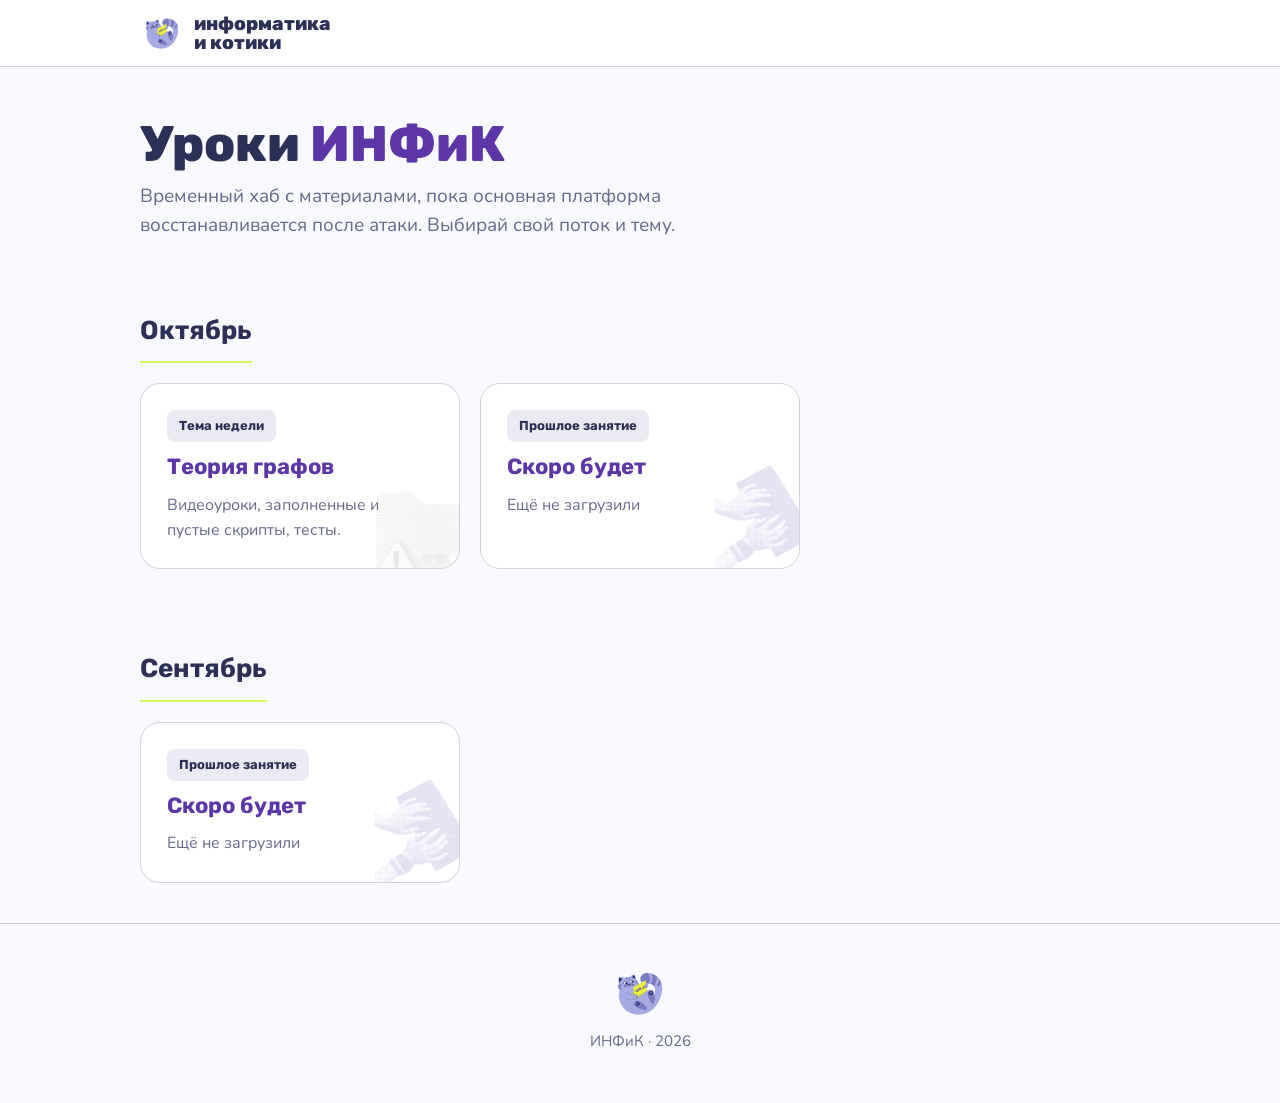
==== index.html @ 443dd732 "init" ====
<!doctype html>
<html lang="ru">
<head>
<meta charset="utf-8">
<meta name="viewport" content="width=device-width, initial-scale=1">
<title>Уроки — ИНФиК</title>
<link rel="icon" href="img/маскот.png">
<link rel="preconnect" href="https://fonts.googleapis.com">
<link href="https://fonts.googleapis.com/css2?family=Rubik:wght@500;600;700;800&family=Nunito:wght@400;600;700;800&display=swap" rel="stylesheet">
<style>
:root {
  --lime: #d4f759;
  --lime-d: #b8de2e;
  --navy: #2d3056;
  --purple: #5c35a6;
  --cream: #f8f9fc;
  --beige: #e9eaf2;
  --line: #d1d3e0;
  --ink: #2d3056;
  --soft: #66698a;
}
* {box-sizing:border-box}
body {margin:0;font-family:'Nunito',system-ui,sans-serif;color:var(--ink);background:var(--cream);font-size:17px;line-height:1.55}
h1,h2,h3,.brand {font-family:'Rubik',system-ui,sans-serif}
a {cursor: url('img/палец.png'), auto;}
.wrap {max-width:1040px;margin:0 auto;padding:0 20px}

/* Шапка */
header.top {background:#fff;border-bottom:1px solid var(--line);position:sticky;top:0;z-index:20}
header.top .wrap {display:flex;align-items:center;height:66px}
.brand {display:flex;align-items:center;gap:10px;font-weight:800;font-size:19px;line-height:1;color:var(--navy);text-decoration:none;text-transform:lowercase}
.brand img {height:42px; border-radius: 8px;}
.brand span {display:block}

/* Заголовок страницы */
.hero {padding:50px 0 30px}
.hero h1 {font-size:clamp(34px,6vw,50px);line-height:1.1;margin:0 0 10px;color:var(--navy);font-weight:800}
.hero h1 em {font-style:normal;color:var(--purple)}
.hero p {margin:0;color:var(--soft);max-width:600px;font-size:19px}

/* Блоки с потоками */
.stream-title {font-family:'Rubik';color:var(--navy);font-size:26px;margin:40px 0 20px;border-bottom:2px solid var(--lime);padding-bottom:10px;display:inline-block}
.cards {display:grid;grid-template-columns:repeat(auto-fill,minmax(300px,1fr));gap:20px;margin-bottom:40px;}

/* Карточка урока */
.lesson-card {cursor: pointer;background:#fff;border:1px solid var(--line);border-radius:20px;padding:26px;text-decoration:none;color:inherit;display:flex;flex-direction:column;gap:12px;transition:transform .15s,box-shadow .15s;position:relative;overflow:hidden}
.lesson-card:hover {transform:translateY(-4px);box-shadow:0 12px 24px rgba(45,48,86,.08)}
.lesson-card h3 {margin:0;font-size:22px;color:var(--purple);line-height:1.2}
.lesson-card p {margin:0;color:var(--soft);font-size:16px}
.lesson-card .tag {background:var(--beige);color:var(--navy);font-family:'Rubik';font-weight:700;border-radius:8px;padding:6px 12px;font-size:13px;align-self:flex-start}
.lesson-card img.decor {position:absolute;right:-15px;bottom:-15px;width:100px;opacity:0.15;pointer-events:none}

/* Подвал */
footer {padding:40px 0 50px;text-align:center;color:var(--soft);font-size:15px; border-top:1px solid var(--line); margin-top:40px;}
footer img {width:60px;display:block;margin:0 auto 8px; border-radius:12px;}
</style>
</head>
<body>

<header class="top"><div class="wrap">
  <a class="brand" href="index.html"><img src="img/маскот.png" alt=""><span>информатика<br>и котики</span></a>
</div></header>

<main class="wrap">
  <div class="hero">
    <h1>Уроки <em>ИНФиК</em></h1>
    <p>Временный хаб с материалами, пока основная платформа восстанавливается после атаки. Выбирай свой поток и тему.</p>
  </div>

  <h2 class="stream-title">Октябрь</h2>
  <div class="cards">
    <a href="graph_theory.html" class="lesson-card">
      <span class="tag">Тема недели</span>
      <h3>Теория графов</h3>
      <p>Видеоуроки, заполненные и пустые скрипты, тесты.</p>
      <img class="decor" src="img/папка.png" alt="">
    </a>
    
    <a href="#" class="lesson-card">
      <span class="tag">Прошлое занятие</span>
      <h3>Скоро будет</h3>
      <p>Ещё не загрузили</p>
      <img class="decor" src="img/руки и клава.png" alt="">
    </a>
  </div>

  <h2 class="stream-title">Сентябрь</h2>
  <div class="cards">
    <a href="#" class="lesson-card">
      <span class="tag">Прошлое занятие</span>
      <h3>Скоро будет</h3>
      <p>Ещё не загрузили</p>
      <img class="decor" src="img/руки и клава.png" alt="">
    </a>
  </div>


</main>

<footer><img src="img/маскот.png" alt=""><div>ИНФиК · 2026</div></footer>

</body>
</html>
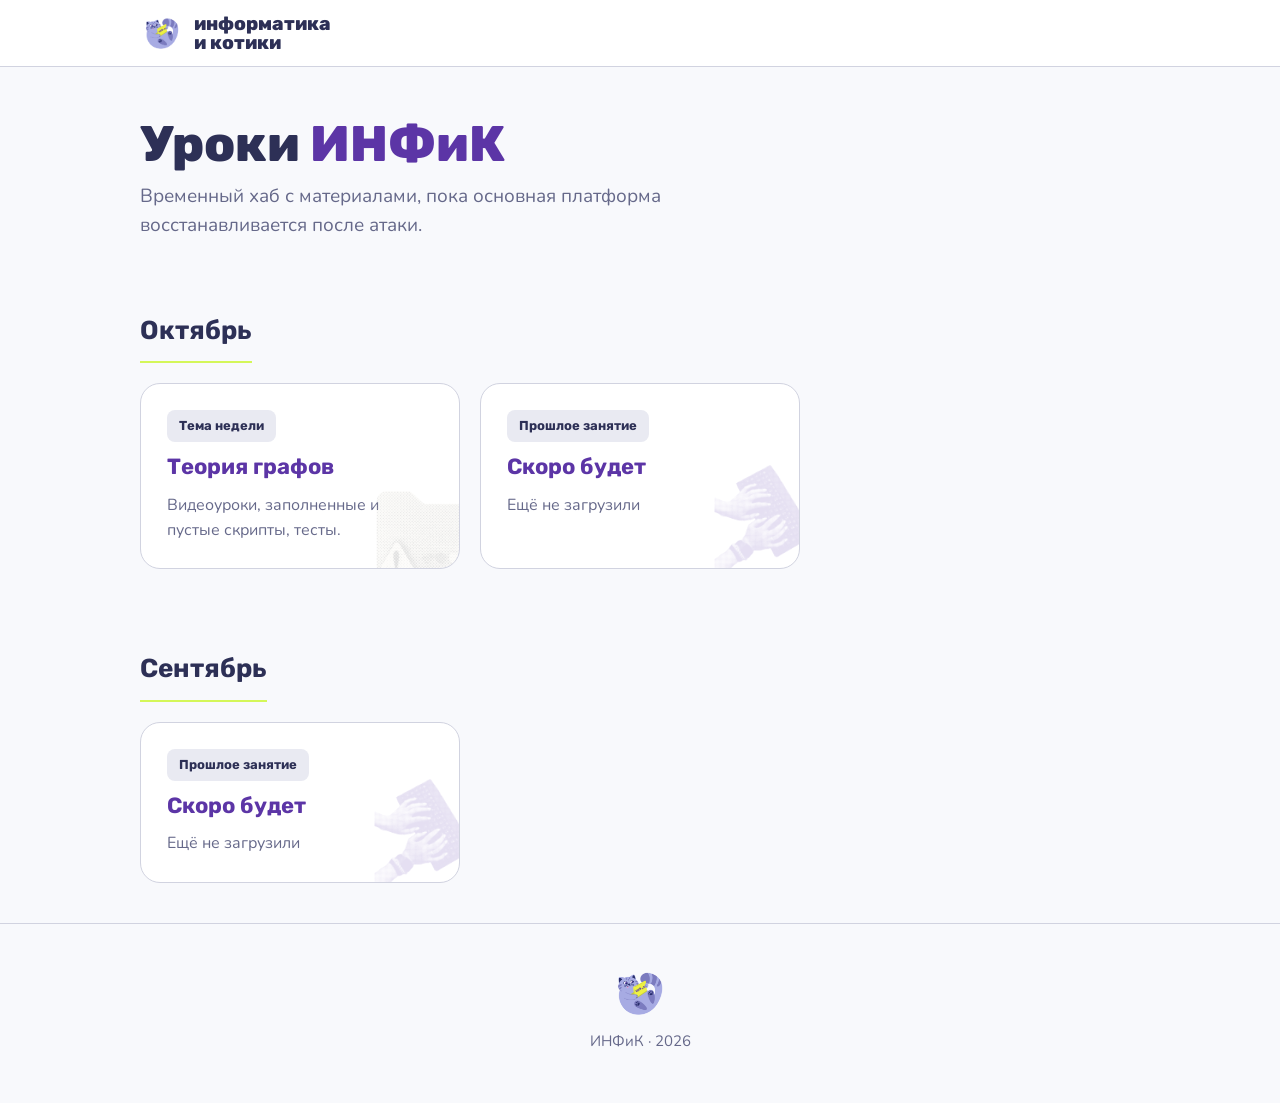
==== commit 7712b4ae: "тест" ====
--- a/index.html
+++ b/index.html
@@ -64,7 +64,7 @@
 <main class="wrap">
   <div class="hero">
     <h1>Уроки <em>ИНФиК</em></h1>
-    <p>Временный хаб с материалами, пока основная платформа восстанавливается после атаки. Выбирай свой поток и тему.</p>
+    <p>Временный хаб с материалами, пока основная платформа восстанавливается после атаки.</p>
   </div>
 
   <h2 class="stream-title">Октябрь</h2>
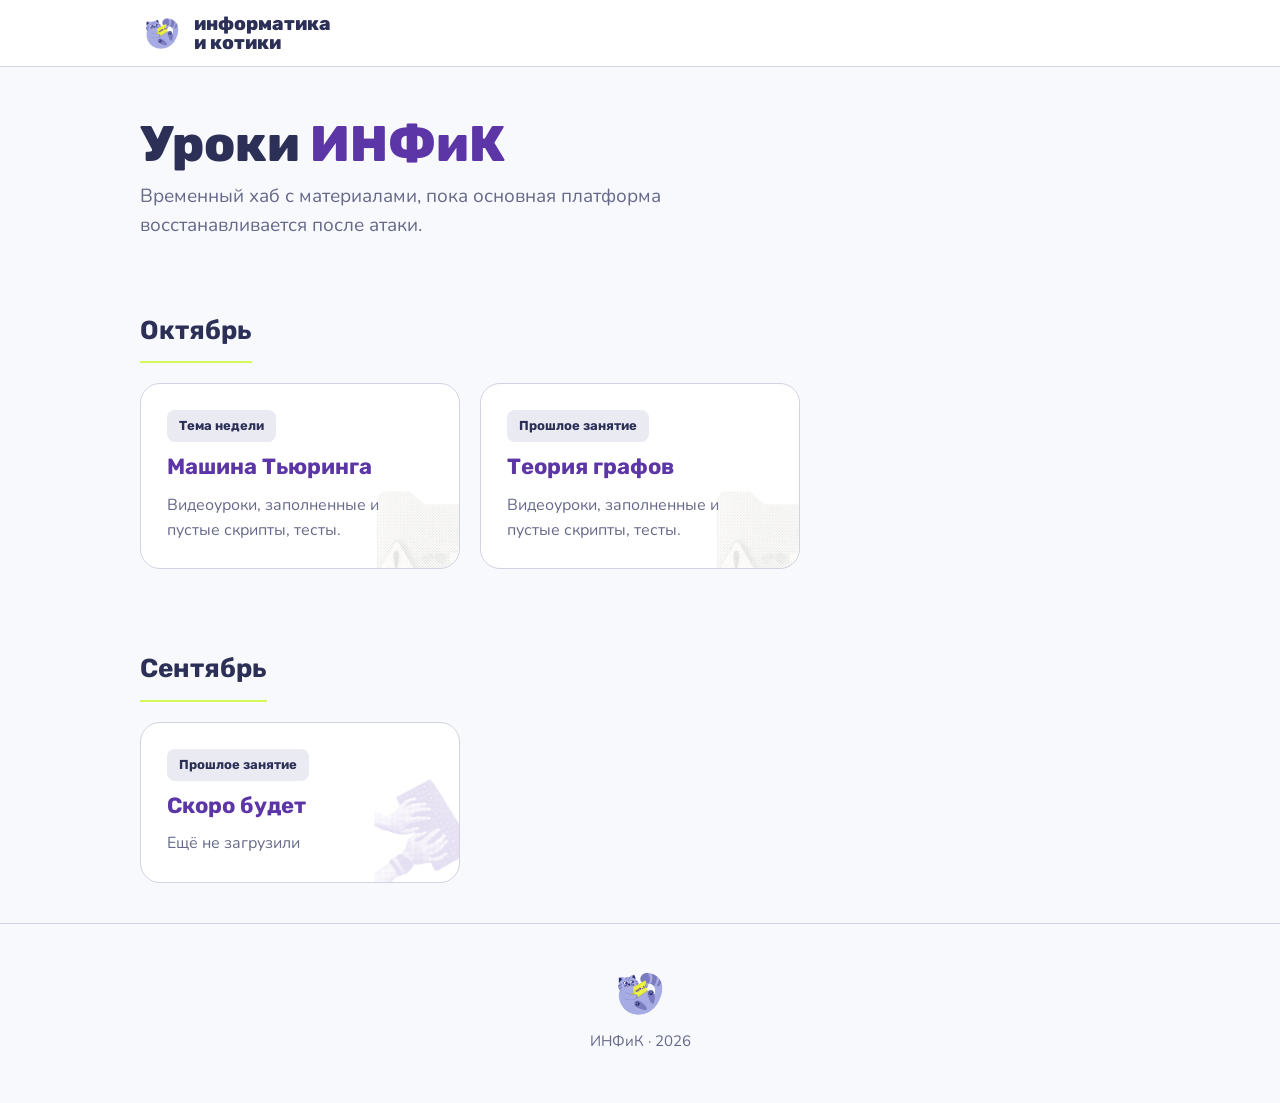
==== commit 4f2b7101: "добавил темплейт" ====
--- a/index.html
+++ b/index.html
@@ -1,103 +1,261 @@
 <!doctype html>
 <html lang="ru">
+
 <head>
-<meta charset="utf-8">
-<meta name="viewport" content="width=device-width, initial-scale=1">
-<title>Уроки — ИНФиК</title>
-<link rel="icon" href="img/маскот.png">
-<link rel="preconnect" href="https://fonts.googleapis.com">
-<link href="https://fonts.googleapis.com/css2?family=Rubik:wght@500;600;700;800&family=Nunito:wght@400;600;700;800&display=swap" rel="stylesheet">
-<style>
-:root {
-  --lime: #d4f759;
-  --lime-d: #b8de2e;
-  --navy: #2d3056;
-  --purple: #5c35a6;
-  --cream: #f8f9fc;
-  --beige: #e9eaf2;
-  --line: #d1d3e0;
-  --ink: #2d3056;
-  --soft: #66698a;
-}
-* {box-sizing:border-box}
-body {margin:0;font-family:'Nunito',system-ui,sans-serif;color:var(--ink);background:var(--cream);font-size:17px;line-height:1.55}
-h1,h2,h3,.brand {font-family:'Rubik',system-ui,sans-serif}
-a {cursor: url('img/палец.png'), auto;}
-.wrap {max-width:1040px;margin:0 auto;padding:0 20px}
-
-/* Шапка */
-header.top {background:#fff;border-bottom:1px solid var(--line);position:sticky;top:0;z-index:20}
-header.top .wrap {display:flex;align-items:center;height:66px}
-.brand {display:flex;align-items:center;gap:10px;font-weight:800;font-size:19px;line-height:1;color:var(--navy);text-decoration:none;text-transform:lowercase}
-.brand img {height:42px; border-radius: 8px;}
-.brand span {display:block}
-
-/* Заголовок страницы */
-.hero {padding:50px 0 30px}
-.hero h1 {font-size:clamp(34px,6vw,50px);line-height:1.1;margin:0 0 10px;color:var(--navy);font-weight:800}
-.hero h1 em {font-style:normal;color:var(--purple)}
-.hero p {margin:0;color:var(--soft);max-width:600px;font-size:19px}
-
-/* Блоки с потоками */
-.stream-title {font-family:'Rubik';color:var(--navy);font-size:26px;margin:40px 0 20px;border-bottom:2px solid var(--lime);padding-bottom:10px;display:inline-block}
-.cards {display:grid;grid-template-columns:repeat(auto-fill,minmax(300px,1fr));gap:20px;margin-bottom:40px;}
-
-/* Карточка урока */
-.lesson-card {cursor: pointer;background:#fff;border:1px solid var(--line);border-radius:20px;padding:26px;text-decoration:none;color:inherit;display:flex;flex-direction:column;gap:12px;transition:transform .15s,box-shadow .15s;position:relative;overflow:hidden}
-.lesson-card:hover {transform:translateY(-4px);box-shadow:0 12px 24px rgba(45,48,86,.08)}
-.lesson-card h3 {margin:0;font-size:22px;color:var(--purple);line-height:1.2}
-.lesson-card p {margin:0;color:var(--soft);font-size:16px}
-.lesson-card .tag {background:var(--beige);color:var(--navy);font-family:'Rubik';font-weight:700;border-radius:8px;padding:6px 12px;font-size:13px;align-self:flex-start}
-.lesson-card img.decor {position:absolute;right:-15px;bottom:-15px;width:100px;opacity:0.15;pointer-events:none}
-
-/* Подвал */
-footer {padding:40px 0 50px;text-align:center;color:var(--soft);font-size:15px; border-top:1px solid var(--line); margin-top:40px;}
-footer img {width:60px;display:block;margin:0 auto 8px; border-radius:12px;}
-</style>
+  <meta charset="utf-8">
+  <meta name="viewport" content="width=device-width, initial-scale=1">
+  <title>Уроки — ИНФиК</title>
+  <link rel="icon" href="img/маскот.png">
+  <link rel="preconnect" href="https://fonts.googleapis.com">
+  <link
+    href="https://fonts.googleapis.com/css2?family=Rubik:wght@500;600;700;800&family=Nunito:wght@400;600;700;800&display=swap"
+    rel="stylesheet">
+  <style>
+    :root {
+      --lime: #d4f759;
+      --lime-d: #b8de2e;
+      --navy: #2d3056;
+      --purple: #5c35a6;
+      --cream: #f8f9fc;
+      --beige: #e9eaf2;
+      --line: #d1d3e0;
+      --ink: #2d3056;
+      --soft: #66698a;
+    }
+
+    * {
+      box-sizing: border-box
+    }
+
+    body {
+      margin: 0;
+      font-family: 'Nunito', system-ui, sans-serif;
+      color: var(--ink);
+      background: var(--cream);
+      font-size: 17px;
+      line-height: 1.55
+    }
+
+    h1,
+    h2,
+    h3,
+    .brand {
+      font-family: 'Rubik', system-ui, sans-serif
+    }
+
+    a {
+      cursor: url('img/палец.png'), auto;
+    }
+
+    .wrap {
+      max-width: 1040px;
+      margin: 0 auto;
+      padding: 0 20px
+    }
+
+    /* Шапка */
+    header.top {
+      background: #fff;
+      border-bottom: 1px solid var(--line);
+      position: sticky;
+      top: 0;
+      z-index: 20
+    }
+
+    header.top .wrap {
+      display: flex;
+      align-items: center;
+      height: 66px
+    }
+
+    .brand {
+      display: flex;
+      align-items: center;
+      gap: 10px;
+      font-weight: 800;
+      font-size: 19px;
+      line-height: 1;
+      color: var(--navy);
+      text-decoration: none;
+      text-transform: lowercase
+    }
+
+    .brand img {
+      height: 42px;
+      border-radius: 8px;
+    }
+
+    .brand span {
+      display: block
+    }
+
+    /* Заголовок страницы */
+    .hero {
+      padding: 50px 0 30px
+    }
+
+    .hero h1 {
+      font-size: clamp(34px, 6vw, 50px);
+      line-height: 1.1;
+      margin: 0 0 10px;
+      color: var(--navy);
+      font-weight: 800
+    }
+
+    .hero h1 em {
+      font-style: normal;
+      color: var(--purple)
+    }
+
+    .hero p {
+      margin: 0;
+      color: var(--soft);
+      max-width: 600px;
+      font-size: 19px
+    }
+
+    /* Блоки с потоками */
+    .stream-title {
+      font-family: 'Rubik';
+      color: var(--navy);
+      font-size: 26px;
+      margin: 40px 0 20px;
+      border-bottom: 2px solid var(--lime);
+      padding-bottom: 10px;
+      display: inline-block
+    }
+
+    .cards {
+      display: grid;
+      grid-template-columns: repeat(auto-fill, minmax(300px, 1fr));
+      gap: 20px;
+      margin-bottom: 40px;
+    }
+
+    /* Карточка урока */
+    .lesson-card {
+      cursor: pointer;
+      background: #fff;
+      border: 1px solid var(--line);
+      border-radius: 20px;
+      padding: 26px;
+      text-decoration: none;
+      color: inherit;
+      display: flex;
+      flex-direction: column;
+      gap: 12px;
+      transition: transform .15s, box-shadow .15s;
+      position: relative;
+      overflow: hidden
+    }
+
+    .lesson-card:hover {
+      transform: translateY(-4px);
+      box-shadow: 0 12px 24px rgba(45, 48, 86, .08)
+    }
+
+    .lesson-card h3 {
+      margin: 0;
+      font-size: 22px;
+      color: var(--purple);
+      line-height: 1.2
+    }
+
+    .lesson-card p {
+      margin: 0;
+      color: var(--soft);
+      font-size: 16px
+    }
+
+    .lesson-card .tag {
+      background: var(--beige);
+      color: var(--navy);
+      font-family: 'Rubik';
+      font-weight: 700;
+      border-radius: 8px;
+      padding: 6px 12px;
+      font-size: 13px;
+      align-self: flex-start
+    }
+
+    .lesson-card img.decor {
+      position: absolute;
+      right: -15px;
+      bottom: -15px;
+      width: 100px;
+      opacity: 0.15;
+      pointer-events: none
+    }
+
+    /* Подвал */
+    footer {
+      padding: 40px 0 50px;
+      text-align: center;
+      color: var(--soft);
+      font-size: 15px;
+      border-top: 1px solid var(--line);
+      margin-top: 40px;
+    }
+
+    footer img {
+      width: 60px;
+      display: block;
+      margin: 0 auto 8px;
+      border-radius: 12px;
+    }
+  </style>
 </head>
+
 <body>
 
-<header class="top"><div class="wrap">
-  <a class="brand" href="index.html"><img src="img/маскот.png" alt=""><span>информатика<br>и котики</span></a>
-</div></header>
-
-<main class="wrap">
-  <div class="hero">
-    <h1>Уроки <em>ИНФиК</em></h1>
-    <p>Временный хаб с материалами, пока основная платформа восстанавливается после атаки.</p>
-  </div>
-
-  <h2 class="stream-title">Октябрь</h2>
-  <div class="cards">
-    <a href="graph_theory.html" class="lesson-card">
-      <span class="tag">Тема недели</span>
-      <h3>Теория графов</h3>
-      <p>Видеоуроки, заполненные и пустые скрипты, тесты.</p>
-      <img class="decor" src="img/папка.png" alt="">
-    </a>
+  <header class="top">
+    <div class="wrap">
+      <a class="brand" href="index.html"><img src="img/маскот.png" alt=""><span>информатика<br>и котики</span></a>
+    </div>
+  </header>
+
+  <main class="wrap">
+    <div class="hero">
+      <h1>Уроки <em>ИНФиК</em></h1>
+      <p>Временный хаб с материалами, пока основная платформа восстанавливается после атаки.</p>
+    </div>
+
+    <h2 class="stream-title">Октябрь</h2>
+    <div class="cards">
+      <a href="graph_theory.html" class="lesson-card">
+        <span class="tag">Тема недели</span>
+        <h3>Машина Тьюринга</h3>
+        <p>Видеоуроки, заполненные и пустые скрипты, тесты.</p>
+        <img class="decor" src="img/папка.png" alt="">
+      </a>
+
+      <a href="turing_machine.html" class="lesson-card">
+        <span class="tag">Прошлое занятие</span>
+        <h3>Теория графов</h3>
+        <p>Видеоуроки, заполненные и пустые скрипты, тесты.</p>
+        <img class="decor" src="img/папка.png" alt="">
+      </a>
+
     
-    <a href="#" class="lesson-card">
-      <span class="tag">Прошлое занятие</span>
-      <h3>Скоро будет</h3>
-      <p>Ещё не загрузили</p>
-      <img class="decor" src="img/руки и клава.png" alt="">
-    </a>
-  </div>
-
-  <h2 class="stream-title">Сентябрь</h2>
-  <div class="cards">
-    <a href="#" class="lesson-card">
-      <span class="tag">Прошлое занятие</span>
-      <h3>Скоро будет</h3>
-      <p>Ещё не загрузили</p>
-      <img class="decor" src="img/руки и клава.png" alt="">
-    </a>
-  </div>
-
-
-</main>
-
-<footer><img src="img/маскот.png" alt=""><div>ИНФиК · 2026</div></footer>
+    </div>
+
+    <h2 class="stream-title">Сентябрь</h2>
+    <div class="cards">
+      <a href="#" class="lesson-card">
+        <span class="tag">Прошлое занятие</span>
+        <h3>Скоро будет</h3>
+        <p>Ещё не загрузили</p>
+        <img class="decor" src="img/руки и клава.png" alt="">
+      </a>
+    </div>
+
+
+  </main>
+
+  <footer><img src="img/маскот.png" alt="">
+    <div>ИНФиК · 2026</div>
+  </footer>
 
 </body>
+
 </html>
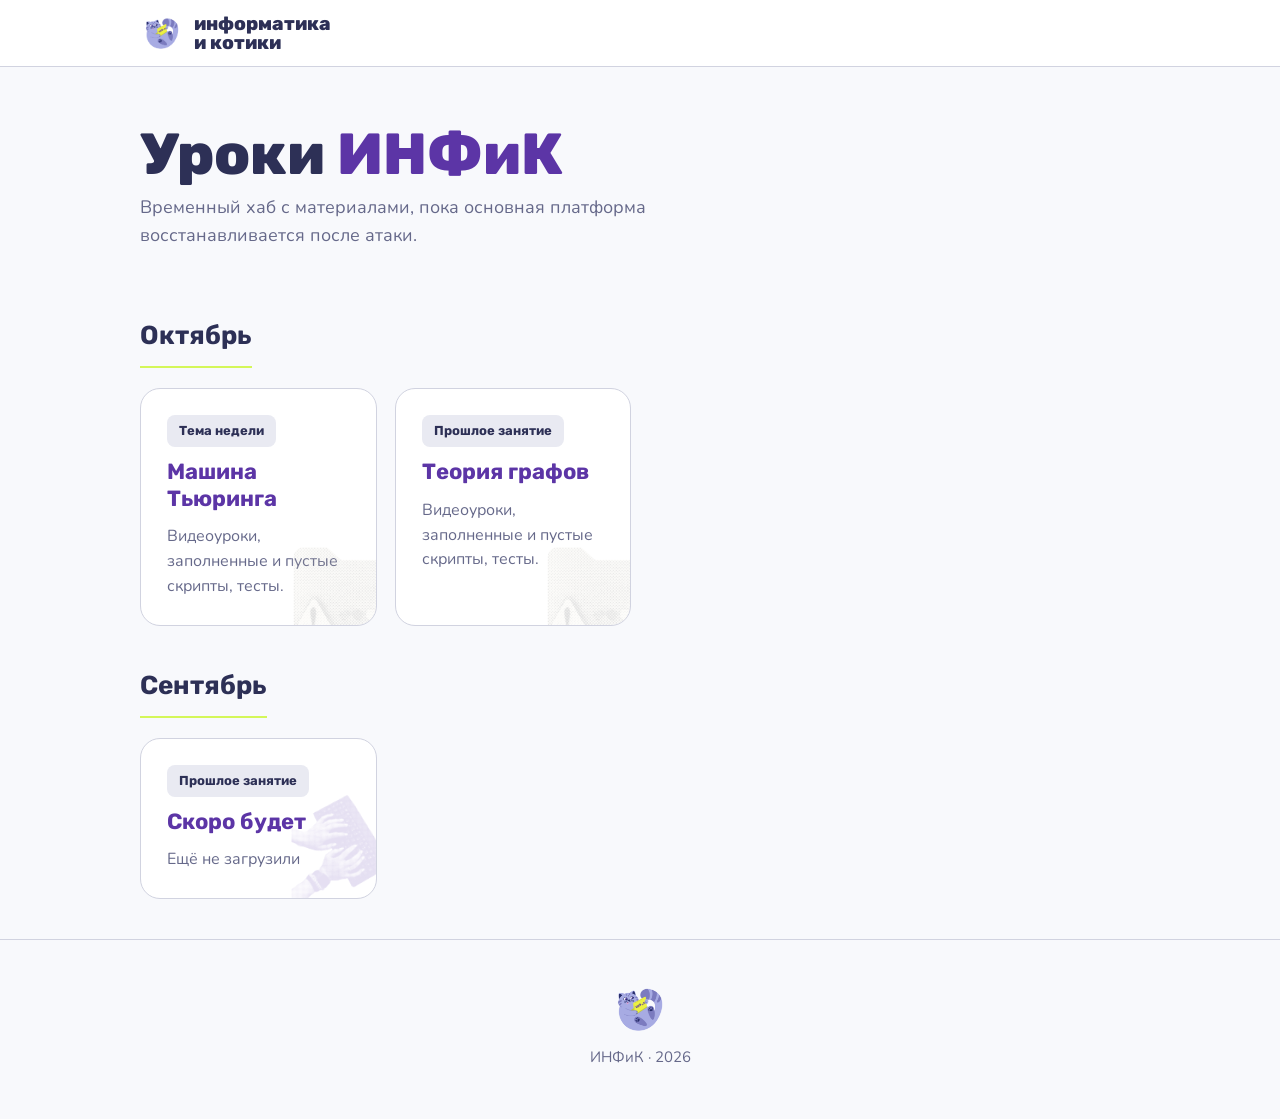
==== commit a287293b: "крупный апдейт - добавил отдельный стайл - поправил мобильную версию" ====
--- a/index.html
+++ b/index.html
@@ -1,244 +1,40 @@
 <!doctype html>
 <html lang="ru">
-
 <head>
   <meta charset="utf-8">
   <meta name="viewport" content="width=device-width, initial-scale=1">
   <title>Уроки — ИНФиК</title>
   <link rel="icon" href="img/маскот.png">
   <link rel="preconnect" href="https://fonts.googleapis.com">
-  <link
-    href="https://fonts.googleapis.com/css2?family=Rubik:wght@500;600;700;800&family=Nunito:wght@400;600;700;800&display=swap"
-    rel="stylesheet">
-  <style>
-    :root {
-      --lime: #d4f759;
-      --lime-d: #b8de2e;
-      --navy: #2d3056;
-      --purple: #5c35a6;
-      --cream: #f8f9fc;
-      --beige: #e9eaf2;
-      --line: #d1d3e0;
-      --ink: #2d3056;
-      --soft: #66698a;
-    }
-
-    * {
-      box-sizing: border-box
-    }
-
-    body {
-      margin: 0;
-      font-family: 'Nunito', system-ui, sans-serif;
-      color: var(--ink);
-      background: var(--cream);
-      font-size: 17px;
-      line-height: 1.55
-    }
-
-    h1,
-    h2,
-    h3,
-    .brand {
-      font-family: 'Rubik', system-ui, sans-serif
-    }
-
-    a {
-      cursor: url('img/палец.png'), auto;
-    }
-
-    .wrap {
-      max-width: 1040px;
-      margin: 0 auto;
-      padding: 0 20px
-    }
-
-    /* Шапка */
-    header.top {
-      background: #fff;
-      border-bottom: 1px solid var(--line);
-      position: sticky;
-      top: 0;
-      z-index: 20
-    }
-
-    header.top .wrap {
-      display: flex;
-      align-items: center;
-      height: 66px
-    }
-
-    .brand {
-      display: flex;
-      align-items: center;
-      gap: 10px;
-      font-weight: 800;
-      font-size: 19px;
-      line-height: 1;
-      color: var(--navy);
-      text-decoration: none;
-      text-transform: lowercase
-    }
-
-    .brand img {
-      height: 42px;
-      border-radius: 8px;
-    }
-
-    .brand span {
-      display: block
-    }
-
-    /* Заголовок страницы */
-    .hero {
-      padding: 50px 0 30px
-    }
-
-    .hero h1 {
-      font-size: clamp(34px, 6vw, 50px);
-      line-height: 1.1;
-      margin: 0 0 10px;
-      color: var(--navy);
-      font-weight: 800
-    }
-
-    .hero h1 em {
-      font-style: normal;
-      color: var(--purple)
-    }
-
-    .hero p {
-      margin: 0;
-      color: var(--soft);
-      max-width: 600px;
-      font-size: 19px
-    }
-
-    /* Блоки с потоками */
-    .stream-title {
-      font-family: 'Rubik';
-      color: var(--navy);
-      font-size: 26px;
-      margin: 40px 0 20px;
-      border-bottom: 2px solid var(--lime);
-      padding-bottom: 10px;
-      display: inline-block
-    }
-
-    .cards {
-      display: grid;
-      grid-template-columns: repeat(auto-fill, minmax(300px, 1fr));
-      gap: 20px;
-      margin-bottom: 40px;
-    }
-
-    /* Карточка урока */
-    .lesson-card {
-      cursor: pointer;
-      background: #fff;
-      border: 1px solid var(--line);
-      border-radius: 20px;
-      padding: 26px;
-      text-decoration: none;
-      color: inherit;
-      display: flex;
-      flex-direction: column;
-      gap: 12px;
-      transition: transform .15s, box-shadow .15s;
-      position: relative;
-      overflow: hidden
-    }
-
-    .lesson-card:hover {
-      transform: translateY(-4px);
-      box-shadow: 0 12px 24px rgba(45, 48, 86, .08)
-    }
-
-    .lesson-card h3 {
-      margin: 0;
-      font-size: 22px;
-      color: var(--purple);
-      line-height: 1.2
-    }
-
-    .lesson-card p {
-      margin: 0;
-      color: var(--soft);
-      font-size: 16px
-    }
-
-    .lesson-card .tag {
-      background: var(--beige);
-      color: var(--navy);
-      font-family: 'Rubik';
-      font-weight: 700;
-      border-radius: 8px;
-      padding: 6px 12px;
-      font-size: 13px;
-      align-self: flex-start
-    }
-
-    .lesson-card img.decor {
-      position: absolute;
-      right: -15px;
-      bottom: -15px;
-      width: 100px;
-      opacity: 0.15;
-      pointer-events: none
-    }
-
-    /* Подвал */
-    footer {
-      padding: 40px 0 50px;
-      text-align: center;
-      color: var(--soft);
-      font-size: 15px;
-      border-top: 1px solid var(--line);
-      margin-top: 40px;
-    }
-
-    footer img {
-      width: 60px;
-      display: block;
-      margin: 0 auto 8px;
-      border-radius: 12px;
-    }
-  </style>
+  <link href="https://fonts.googleapis.com/css2?family=Rubik:wght@500;600;700;800&family=Nunito:wght@400;600;700;800&display=swap" rel="stylesheet">
+  <link rel="stylesheet" href="style.css">
 </head>
-
 <body>
-
   <header class="top">
     <div class="wrap">
       <a class="brand" href="index.html"><img src="img/маскот.png" alt=""><span>информатика<br>и котики</span></a>
     </div>
   </header>
-
   <main class="wrap">
     <div class="hero">
       <h1>Уроки <em>ИНФиК</em></h1>
       <p>Временный хаб с материалами, пока основная платформа восстанавливается после атаки.</p>
     </div>
-
     <h2 class="stream-title">Октябрь</h2>
     <div class="cards">
-      <a href="graph_theory.html" class="lesson-card">
+      <a href="turing_machine.html" class="lesson-card">
         <span class="tag">Тема недели</span>
         <h3>Машина Тьюринга</h3>
         <p>Видеоуроки, заполненные и пустые скрипты, тесты.</p>
         <img class="decor" src="img/папка.png" alt="">
       </a>
-
-      <a href="turing_machine.html" class="lesson-card">
+      <a href="graph_theory.html" class="lesson-card">
         <span class="tag">Прошлое занятие</span>
         <h3>Теория графов</h3>
         <p>Видеоуроки, заполненные и пустые скрипты, тесты.</p>
         <img class="decor" src="img/папка.png" alt="">
       </a>
-
-    
     </div>
-
     <h2 class="stream-title">Сентябрь</h2>
     <div class="cards">
       <a href="#" class="lesson-card">
@@ -248,14 +44,9 @@
         <img class="decor" src="img/руки и клава.png" alt="">
       </a>
     </div>
-
-
   </main>
-
   <footer><img src="img/маскот.png" alt="">
     <div>ИНФиК · 2026</div>
   </footer>
-
 </body>
-
 </html>
--- a/style.css
+++ b/style.css
@@ -0,0 +1,126 @@
+#materials { cursor: pointer; }
+.dl { cursor: url('img/палец.png'), pointer; }
+:root { --lime: #d4f759; --lime-d: #b8de2e; --navy: #2d3056; --purple: #5c35a6; --cream: #f8f9fc; --beige: #e9eaf2; --line: #d1d3e0; --ink: #2d3056; --soft: #66698a; --ok: #3f9d5a; --ok-bg: #e8f5ec; --bad: #d2493f; --bad-bg: #fcebea; }
+* { box-sizing: border-box; }
+html { scroll-behavior: smooth; }
+body { margin: 0; font-family: 'Nunito', system-ui, sans-serif; color: var(--ink); background: var(--cream); font-size: 17px; line-height: 1.55; }
+h1, h2, h3, .btn, .brand { font-family: 'Rubik', system-ui, sans-serif; }
+a { color: var(--purple); cursor: url('img/палец.png'), auto; }
+.wrap { max-width: 1040px; margin: 0 auto; padding: 0 20px; }
+header.top { background: #fff; border-bottom: 1px solid var(--line); position: sticky; top: 0; z-index: 20; }
+header.top .wrap { display: flex; align-items: center; gap: 14px; height: 66px; }
+.brand { display: flex; align-items: center; gap: 10px; font-weight: 800; font-size: 19px; line-height: 1; color: var(--navy); text-decoration: none; text-transform: lowercase; }
+.brand img { height: 42px; border-radius: 8px; }
+.brand span { display: block; }
+nav.links { margin-left: auto; display: flex; gap: 4px; }
+nav.links a { text-decoration: none; color: var(--navy); font-weight: 700; font-size: 15px; padding: 8px 12px; border-radius: 10px; }
+nav.links a:hover { background: var(--beige); }
+.sub-btn { background: var(--lime); color: var(--navy) !important; border-radius: 999px; padding: 9px 16px !important; font-family: 'Rubik'; font-weight: 600; }
+.sub-btn:hover { background: var(--lime-d) !important; }
+.hero { padding: 44px 0 26px; }
+.hero .wrap { display: grid; grid-template-columns: 1fr auto; gap: 24px; align-items: center; }
+.pill { display: inline-block; background: var(--purple); color: #fff; font-family: 'Rubik'; font-weight: 600; font-size: 14px; padding: 5px 14px; border-radius: 999px; letter-spacing: .03em; }
+.hero h1 { font-size: clamp(34px, 6vw, 58px); line-height: 1.02; margin: 14px 0 10px; color: var(--navy); font-weight: 800; }
+.hero h1 em { font-style: normal; color: var(--purple); }
+.hero p { margin: 0; color: var(--soft); max-width: 560px; font-size: 18px; }
+.hero img { width: 220px; border-radius: 20px; }
+.steps { display: flex; flex-wrap: wrap; gap: 8px; margin-top: 20px; }
+.steps a { background: #fff; border: 1px solid var(--line); border-radius: 999px; padding: 7px 14px; font-weight: 700; font-size: 14px; text-decoration: none; color: var(--navy); }
+.steps a b { color: var(--purple); margin-right: 4px; }
+section.block { padding: 30px 0; scroll-margin-top: 60px; }
+.sec-h { display: flex; align-items: baseline; gap: 12px; margin-bottom: 18px; }
+.sec-h .n { font-family: 'Rubik'; font-weight: 800; color: var(--lime-d); font-size: 30px; }
+.sec-h h2 { margin: 0; font-size: 28px; color: var(--navy); }
+.sec-h p { margin: 0 0 0 auto; color: var(--soft); font-size: 15px; }
+.videos { display: grid; gap: 22px; }
+.video { background: #fff; border: 1px solid var(--line); border-radius: 20px; overflow: hidden; }
+.video .vh { display: flex; align-items: center; gap: 12px; padding: 14px 18px; }
+.video .vh .tag { background: var(--beige); color: var(--purple); font-family: 'Rubik'; font-weight: 700; border-radius: 10px; padding: 4px 10px; font-size: 14px; }
+.video .vh h3 { margin: 0; font-size: 19px; }
+.ratio { position: relative; aspect-ratio: 16/9; background: #2b2840; }
+.ratio iframe { position: absolute; inset: 0; width: 100%; height: 100%; border: 0; }
+.cards { display: grid; grid-template-columns: repeat(auto-fill, minmax(230px, 1fr)); gap: 18px; }
+.dl { background: #fff; border: 1px solid var(--line); border-radius: 20px; overflow: hidden; display: flex; flex-direction: column; text-decoration: none; color: inherit; transition: transform .15s, box-shadow .15s; }
+.dl:hover { transform: translateY(-3px); box-shadow: 0 10px 24px rgba(45, 48, 86, .12); }
+.dl .th { aspect-ratio: 4/3; background: var(--beige); overflow: hidden; border-bottom: 1px solid var(--line); display: flex; align-items: center; justify-content: center; }
+.dl .th img { width: 80px; height: 80px; object-fit: contain; }
+.dl .bd { padding: 14px 16px 16px; display: flex; flex-direction: column; gap: 4px; flex: 1; }
+.dl h3 { margin: 0; font-size: 18px; }
+.dl .meta { color: var(--soft); font-size: 14px; }
+.dl .go { margin-top: 10px; align-self: flex-start; background: var(--navy); color: #fff; font-family: 'Rubik'; font-weight: 600; font-size: 14px; padding: 8px 14px; border-radius: 12px; }
+.big-actions { display: grid; grid-template-columns: 1fr 1fr; gap: 18px; }
+.big { border-radius: 24px; padding: 26px; color: #fff; display: flex; flex-direction: column; gap: 8px; position: relative; overflow: hidden; }
+.big.t { background: var(--purple); }
+.big.p { background: var(--navy); }
+.big h3 { margin: 0; font-size: 26px; }
+.big p { margin: 0; opacity: .9; }
+.big img.decor { position: absolute; right: -20px; bottom: -20px; width: 120px; opacity: 0.3; pointer-events: none; }
+.btn { display: inline-flex; align-items: center; gap: 8px; border: 0; cursor: pointer; font-weight: 600; font-size: 17px; border-radius: 14px; padding: 13px 22px; text-decoration: none; transition: filter .15s, transform .1s; }
+.btn:active { transform: translateY(1px); }
+.btn.w { background: #fff; color: var(--navy); align-self: flex-start; margin-top: 10px; }
+.btn.o { background: var(--lime); color: var(--navy); }
+.btn.n { background: var(--purple); color: #fff; }
+.btn.g { background: #fff; color: var(--navy); border: 1.5px solid var(--line); }
+.btn:hover { filter: brightness(1.05); }
+.btn[disabled] { opacity: .45; cursor: not-allowed; }
+.view { display: none; }
+.view.on { display: block; }
+.panel { background: #fff; border: 1px solid var(--line); border-radius: 24px; padding: 26px; }
+.qtop { display: flex; align-items: center; gap: 14px; margin-bottom: 18px; flex-wrap: wrap; }
+.back { background: none; border: 0; color: var(--soft); font-weight: 700; cursor: pointer; font-size: 15px; padding: 0; }
+.prog { flex: 1; min-width: 160px; height: 10px; background: var(--beige); border-radius: 99px; overflow: hidden; }
+.prog i { display: block; height: 100%; background: var(--lime); border-radius: 99px; transition: width .3s; }
+.score-mini { font-family: 'Rubik'; font-weight: 700; color: var(--navy); font-size: 15px; }
+.qnum { display: flex; align-items: center; gap: 10px; margin-bottom: 10px; }
+.qnum b { background: var(--purple); color: #fff; font-family: 'Rubik'; width: 36px; height: 36px; border-radius: 50%; display: flex; align-items: center; justify-content: center; font-size: 16px; }
+.qnum span { font-size: 13px; text-transform: uppercase; letter-spacing: .1em; color: var(--soft); font-weight: 800; }
+.q { font-weight: 700; margin: 0 0 14px; }
+input.txt { height: 52px; border: 2px solid var(--line); border-radius: 12px; padding: 0 16px; font-size: 19px; font-family: 'Rubik'; font-weight: 600; color: var(--navy); width: min(320px, 100%); background: var(--cream); outline: none; }
+input.txt:focus { border-color: var(--purple); background: #fff; }
+.answer { margin-top: 20px; padding-top: 18px; border-top: 1px dashed var(--line); display: flex; flex-wrap: wrap; align-items: flex-end; gap: 16px; }
+.fb { margin-top: 18px; border-radius: 16px; padding: 16px 18px; display: none; position: relative; }
+.fb.on { display: block; }
+.fb.ok { background: var(--ok-bg); border: 1px solid #bfe3c9; }
+.fb.bad { background: var(--bad-bg); border: 1px solid #f2c4c0; }
+.fb .verdict { font-family: 'Rubik'; font-weight: 700; font-size: 20px; display: flex; align-items: center; gap: 8px; }
+.fb.ok .verdict { color: var(--ok); }
+.fb.bad .verdict { color: var(--bad); }
+.fb .right { margin: 6px 0 10px; font-weight: 700; }
+.fb.bad::after { content: ''; position: absolute; top: 16px; right: 16px; width: 24px; height: 24px; background: url('img/крестик.png') center/contain no-repeat; }
+.nav-row { display: flex; justify-content: space-between; align-items: center; margin-top: 22px; gap: 12px; flex-wrap: wrap; }
+.result { text-align: center; padding: 10px 0; }
+.result img { width: 140px; border-radius: 16px; }
+.result .big-score { font-family: 'Rubik'; font-weight: 800; font-size: 72px; color: var(--purple); line-height: 1; margin: 10px 0 4px; }
+.task-card { background: #fff; border: 1px solid var(--line); border-radius: 24px; padding: 26px; margin-bottom: 18px; }
+.task-actions { display: flex; flex-wrap: wrap; gap: 12px; margin-top: 18px; }
+.task-ans { display: none; margin-top: 16px; background: var(--cream); border: 1px solid var(--line); border-radius: 16px; padding: 16px 18px; }
+.task-ans.on { display: block; }
+.task-ans h4 { margin: 0 0 8px; font-family: 'Rubik'; color: var(--purple); }
+footer { padding: 40px 0 50px; text-align: center; color: var(--soft); font-size: 15px; border-top: 1px solid var(--line); margin-top: 40px; }
+footer img { width: 60px; display: block; margin: 0 auto 8px; border-radius: 12px; }
+.unavailable { align-items: center; text-align: center; padding: 50px 20px; background: var(--beige); color: var(--soft); border: 1px dashed var(--line); }
+.unavailable h3 { color: var(--navy); margin-top: 16px; }
+.loader-spin { width: 60px; animation: spin 1s steps(8) infinite; opacity: 0.6; }
+@keyframes spin { 100% { transform: rotate(360deg); } }
+.stream-title { font-family: 'Rubik'; color: var(--navy); font-size: 26px; margin: 40px 0 20px; border-bottom: 2px solid var(--lime); padding-bottom: 10px; display: inline-block; }
+.lesson-card { cursor: pointer; background: #fff; border: 1px solid var(--line); border-radius: 20px; padding: 26px; text-decoration: none; color: inherit; display: flex; flex-direction: column; gap: 12px; transition: transform .15s, box-shadow .15s; position: relative; overflow: hidden; }
+.lesson-card:hover { transform: translateY(-4px); box-shadow: 0 12px 24px rgba(45, 48, 86, .08); }
+.lesson-card h3 { margin: 0; font-size: 22px; color: var(--purple); line-height: 1.2; }
+.lesson-card p { margin: 0; color: var(--soft); font-size: 16px; }
+.lesson-card .tag { background: var(--beige); color: var(--navy); font-family: 'Rubik'; font-weight: 700; border-radius: 8px; padding: 6px 12px; font-size: 13px; align-self: flex-start; }
+.lesson-card img.decor { position: absolute; right: -15px; bottom: -15px; width: 100px; opacity: 0.15; pointer-events: none; }
+
+@media (max-width: 768px) {
+  header.top .wrap { height: auto; padding: 12px 20px; flex-wrap: wrap; justify-content: center; }
+  nav.links { width: 100%; justify-content: center; margin-top: 10px; }
+  .hero .wrap { grid-template-columns: 1fr; text-align: center; gap: 16px; }
+  .hero img { margin: 0 auto; width: 160px; }
+  .hero h1 { font-size: 32px; }
+  .steps { justify-content: center; }
+  .cards, .big-actions { grid-template-columns: 1fr; }
+  .sec-h { flex-direction: column; align-items: flex-start; gap: 4px; }
+  .lesson-card, .task-card, .panel, .big { padding: 18px; }
+  .nav-row { flex-direction: column; width: 100%; }
+  .nav-row button { width: 100%; }
+  input.txt { width: 100%; }
+}
